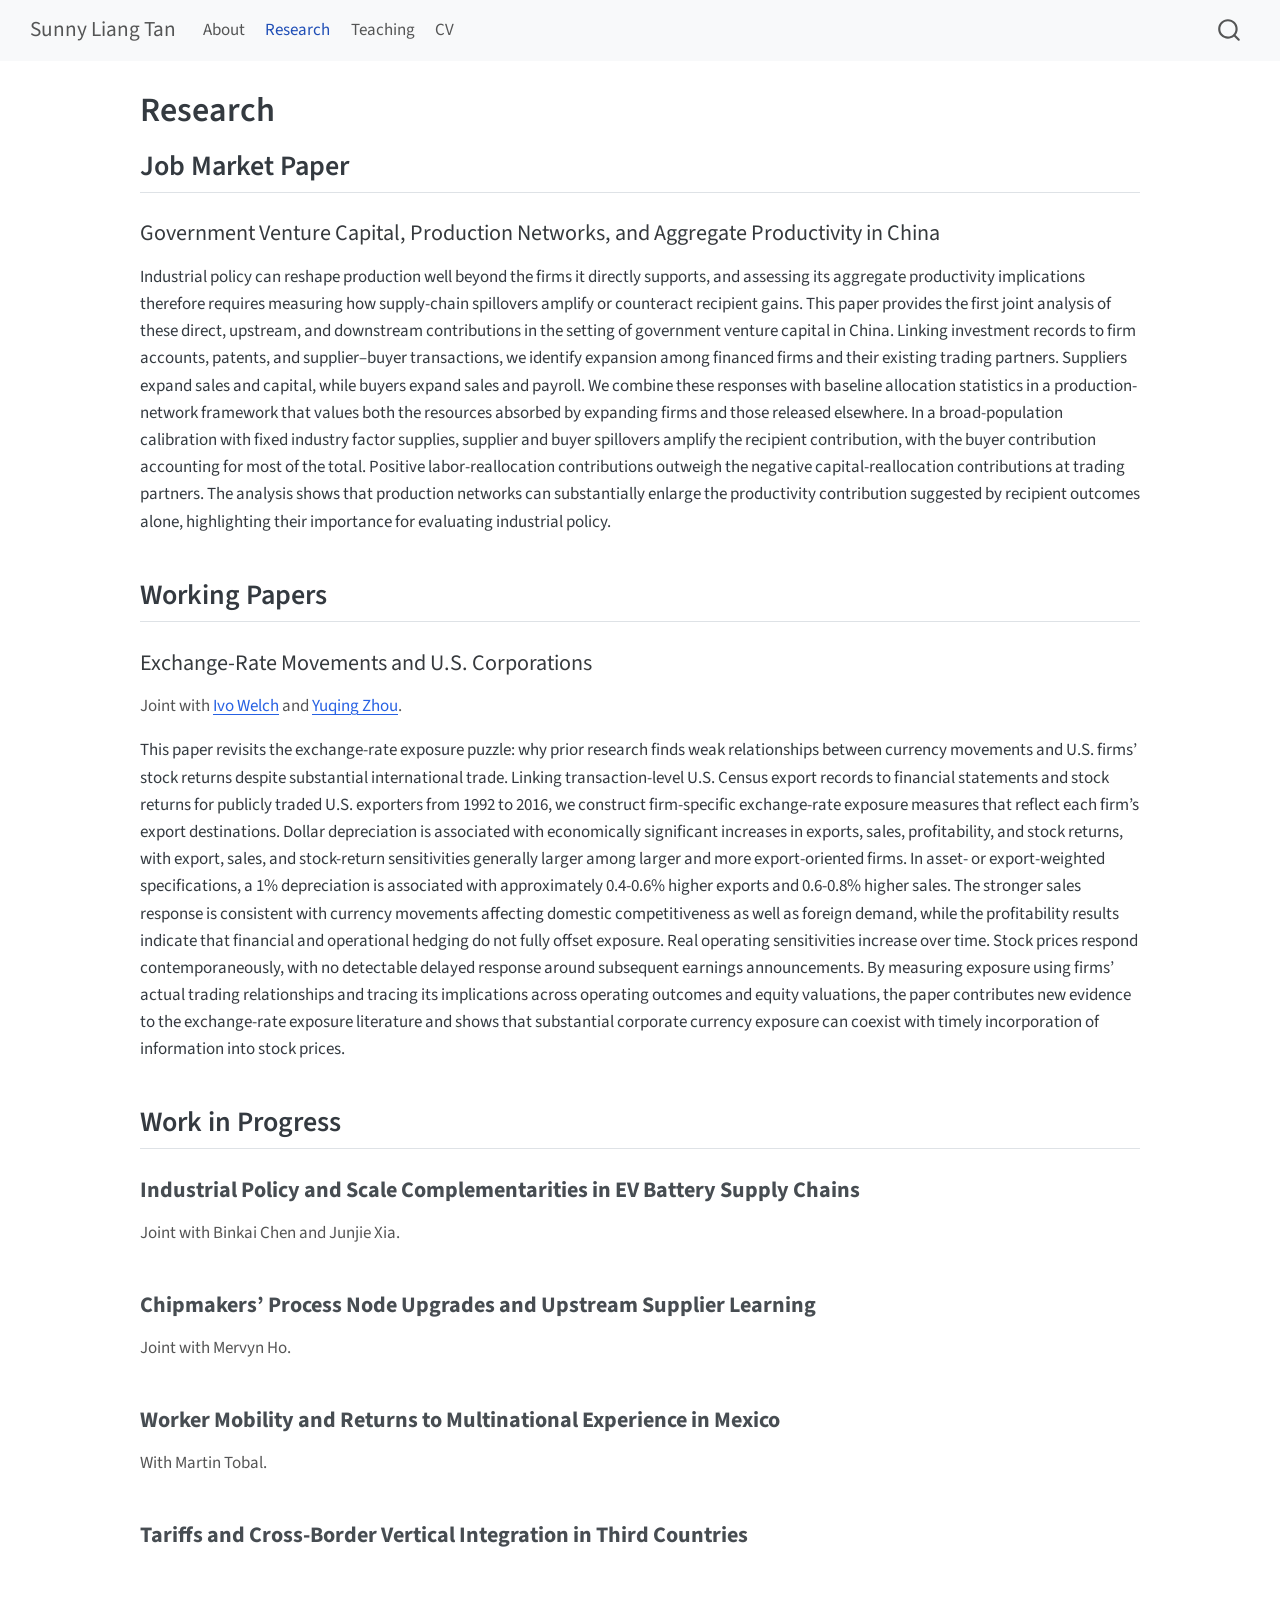
==== docs/research/index.html @ 890c2d86 "Rebalance CV margins and give research projects more space" ====
<!DOCTYPE html>
<html xmlns="http://www.w3.org/1999/xhtml" lang="en" xml:lang="en"><head>

<meta charset="utf-8">
<meta name="generator" content="quarto-1.10.18">

<meta name="viewport" content="width=device-width, initial-scale=1.0, user-scalable=yes">


<title>Research – Sunny Liang Tan</title>
<style>
/* Default styles provided by pandoc.
** See https://pandoc.org/MANUAL.html#variables-for-html for config info.
*/
span.smallcaps{font-variant: small-caps;}
div.columns{display: flex; gap: 1.5em;}
div.column{flex: auto;}
@media screen {
div.columns{gap: min(4vw, 1.5em);}
div.column{overflow-x: auto;}
}
div.hanging-indent{margin-left: 1.5em; text-indent: -1.5em;}
ul.task-list{list-style: none;}
ul.task-list li input[type="checkbox"] {
  width: 0.8em;
  margin: 0 0.8em 0.2em -1em; /* quarto-specific, see https://github.com/quarto-dev/quarto-cli/issues/4556 */ 
  vertical-align: middle;
}
</style>


<script src="../site_libs/quarto-nav/quarto-nav.js"></script>
<script src="../site_libs/quarto-nav/headroom.min.js"></script>
<script src="../site_libs/clipboard/clipboard.min.js"></script>
<script src="../site_libs/quarto-search/autocomplete.umd.js"></script>
<script src="../site_libs/quarto-search/fuse.min.js"></script>
<script src="../site_libs/quarto-search/quarto-search.js"></script>
<meta name="quarto:offset" content="../">
<link href="../logo.png" rel="icon" type="image/png">
<script src="../site_libs/quarto-html/quarto.js" type="module"></script>
<script src="../site_libs/quarto-html/tabsets/tabsets.js" type="module"></script>
<script src="../site_libs/quarto-html/popper.min.js"></script>
<script src="../site_libs/quarto-html/tippy.umd.min.js"></script>
<script src="../site_libs/quarto-html/anchor.min.js"></script>
<link href="../site_libs/quarto-html/tippy.css" rel="stylesheet">
<link href="../site_libs/quarto-html/quarto-syntax-highlighting-64a204ab8560d761af7679ceaba22944.css" rel="stylesheet" id="quarto-text-highlighting-styles">
<script src="../site_libs/bootstrap/bootstrap.min.js"></script>
<link href="../site_libs/bootstrap/bootstrap-icons.css" rel="stylesheet">
<link href="../site_libs/bootstrap/bootstrap-445b8638c3d06994fee0907d791121c4.min.css" rel="stylesheet" append-hash="true" id="quarto-bootstrap" data-mode="light">
<script id="quarto-search-options" type="application/json">{
  "location": "navbar",
  "copy-button": false,
  "collapse-after": 3,
  "panel-placement": "end",
  "type": "overlay",
  "limit": 50,
  "keyboard-shortcut": [
    "f",
    "/",
    "s"
  ],
  "show-item-context": false,
  "language": {
    "search-no-results-text": "No results",
    "search-matching-documents-text": "matching documents",
    "search-copy-link-title": "Copy link to search",
    "search-hide-matches-text": "Hide additional matches",
    "search-more-match-text": "more match in this document",
    "search-more-matches-text": "more matches in this document",
    "search-clear-button-title": "Clear",
    "search-text-placeholder": "",
    "search-detached-cancel-button-title": "Cancel",
    "search-submit-button-title": "Submit",
    "search-label": "Search"
  }
}</script>
<meta name="google-site-verification" content="dRyMp2N5NDEAw_7zG_WNqNOaaHUFy0-oAqpIgaUtp-4">


<link rel="stylesheet" href="../styles.css">
</head>

<body class="nav-fixed research-page quarto-light">

<div id="quarto-search-results"></div>
  <header id="quarto-header" class="headroom fixed-top">
    <nav class="navbar navbar-expand-lg " data-bs-theme="dark">
      <div class="navbar-container container-fluid">
      <div class="navbar-brand-container mx-auto">
    <a class="navbar-brand" href="../index.html">
    <span class="navbar-title">Sunny Liang Tan</span>
    </a>
  </div>
            <div id="quarto-search" class="" title="Search"></div>
          <button class="navbar-toggler" type="button" data-bs-toggle="collapse" data-bs-target="#navbarCollapse" aria-controls="navbarCollapse" role="menu" aria-expanded="false" aria-label="Toggle navigation" onclick="if (window.quartoToggleHeadroom) { window.quartoToggleHeadroom(); }">
  <span class="navbar-toggler-icon"></span>
</button>
          <div class="collapse navbar-collapse" id="navbarCollapse">
            <ul class="navbar-nav navbar-nav-scroll me-auto">
  <li class="nav-item">
    <a class="nav-link" href="../about.html"> 
<span class="menu-text">About</span></a>
  </li>  
  <li class="nav-item">
    <a class="nav-link active" href="../research/index.html" aria-current="page"> 
<span class="menu-text">Research</span></a>
  </li>  
  <li class="nav-item">
    <a class="nav-link" href="../teaching.html"> 
<span class="menu-text">Teaching</span></a>
  </li>  
  <li class="nav-item">
    <a class="nav-link" href="../Sunny_Liang_Tan_CV.pdf?v=cv-project-spacing-a3159803cb"> 
<span class="menu-text">CV</span></a>
  </li>  
</ul>
          </div> <!-- /navcollapse -->
            <div class="quarto-navbar-tools">
</div>
      </div> <!-- /container-fluid -->
    </nav>
</header>
<!-- content -->
<div id="quarto-content" class="quarto-container page-columns page-rows-contents page-layout-full page-navbar">
<!-- sidebar -->
<!-- margin-sidebar -->
    
<!-- main -->
<main class="content column-page" id="quarto-document-content">

<header id="title-block-header" class="quarto-title-block default">
<div class="quarto-title">
<h1 class="title">Research</h1>
</div>



<div class="quarto-title-meta column-page">

    
  
    
  </div>
  


</header>


<section id="job-market-paper" class="level2">
<h2 class="anchored" data-anchor-id="job-market-paper">Job Market Paper</h2>
<div id="industrial-policy" class="research-paper">
<section id="government-venture-capital-production-networks-and-aggregate-productivity-in-china" class="level3 paper-title unnumbered unlisted">
<h3 class="paper-title unnumbered unlisted anchored" data-anchor-id="government-venture-capital-production-networks-and-aggregate-productivity-in-china"><a href="https://www.dropbox.com/scl/fi/r535y97sbinfpkbymdgqv/Sunny_Liang_Tan_JMP.pdf?rlkey=c87sw1oevh17pybb09yctpkxu&amp;st=mn068qw6&amp;dl=0">Government Venture Capital, Production Networks, and Aggregate Productivity in China</a></h3>
<p>Industrial policy can reshape production well beyond the firms it directly supports, and assessing its aggregate productivity implications therefore requires measuring how supply-chain spillovers amplify or counteract recipient gains. This paper provides the first joint analysis of these direct, upstream, and downstream contributions in the setting of government venture capital in China. Linking investment records to firm accounts, patents, and supplier–buyer transactions, we identify expansion among financed firms and their existing trading partners. Suppliers expand sales and capital, while buyers expand sales and payroll. We combine these responses with baseline allocation statistics in a production-network framework that values both the resources absorbed by expanding firms and those released elsewhere. In a broad-population calibration with fixed industry factor supplies, supplier and buyer spillovers amplify the recipient contribution, with the buyer contribution accounting for most of the total. Positive labor-reallocation contributions outweigh the negative capital-reallocation contributions at trading partners. The analysis shows that production networks can substantially enlarge the productivity contribution suggested by recipient outcomes alone, highlighting their importance for evaluating industrial policy.</p>
</section>
</div>
</section>
<section id="working-papers" class="level2">
<h2 class="anchored" data-anchor-id="working-papers">Working Papers</h2>
<div id="exchange-rate" class="research-paper">
<section id="exchange-rate-movements-and-u.s.-corporations" class="level3 paper-title unnumbered unlisted">
<h3 class="paper-title unnumbered unlisted anchored" data-anchor-id="exchange-rate-movements-and-u.s.-corporations"><a href="exchange-rate-paper.pdf">Exchange-Rate Movements and U.S. Corporations</a></h3>
<div class="paper-authors">
<p>Joint with <a href="https://www.ivo-welch.org/home/">Ivo Welch</a> and <a href="https://www.yuqingzhou.com">Yuqing Zhou</a>.</p>
</div>
<p>This paper revisits the exchange-rate exposure puzzle: why prior research finds weak relationships between currency movements and U.S. firms’ stock returns despite substantial international trade. Linking transaction-level U.S. Census export records to financial statements and stock returns for publicly traded U.S. exporters from 1992 to 2016, we construct firm-specific exchange-rate exposure measures that reflect each firm’s export destinations. Dollar depreciation is associated with economically significant increases in exports, sales, profitability, and stock returns, with export, sales, and stock-return sensitivities generally larger among larger and more export-oriented firms. In asset- or export-weighted specifications, a 1% depreciation is associated with approximately 0.4-0.6% higher exports and 0.6-0.8% higher sales. The stronger sales response is consistent with currency movements affecting domestic competitiveness as well as foreign demand, while the profitability results indicate that financial and operational hedging do not fully offset exposure. Real operating sensitivities increase over time. Stock prices respond contemporaneously, with no detectable delayed response around subsequent earnings announcements. By measuring exposure using firms’ actual trading relationships and tracing its implications across operating outcomes and equity valuations, the paper contributes new evidence to the exchange-rate exposure literature and shows that substantial corporate currency exposure can coexist with timely incorporation of information into stock prices.</p>
</section>
</div>
</section>
<section id="work-in-progress" class="level2 no-anchor">
<h2 class="no-anchor" data-anchor-id="work-in-progress">Work in Progress</h2>
<div id="ev-battery" class="research-paper">
<section id="industrial-policy-and-scale-complementarities-in-ev-battery-supply-chains" class="level3 paper-title unnumbered unlisted no-anchor">
<h3 class="paper-title unnumbered unlisted no-anchor" data-anchor-id="industrial-policy-and-scale-complementarities-in-ev-battery-supply-chains">Industrial Policy and Scale Complementarities in EV Battery Supply Chains</h3>
<div class="paper-authors">
<p>Joint with Binkai Chen and Junjie Xia.</p>
</div>
</section>
</div>
<div id="semiconductor" class="research-paper">
<section id="chipmakers-process-node-upgrades-and-upstream-supplier-learning" class="level3 paper-title unnumbered unlisted no-anchor">
<h3 class="paper-title unnumbered unlisted no-anchor" data-anchor-id="chipmakers-process-node-upgrades-and-upstream-supplier-learning">Chipmakers’ Process Node Upgrades and Upstream Supplier Learning</h3>
<div class="paper-authors">
<p>Joint with Mervyn Ho.</p>
</div>
</section>
</div>
<div id="mexico-nearshoring" class="research-paper">
<section id="worker-mobility-and-returns-to-multinational-experience-in-mexico" class="level3 paper-title unnumbered unlisted no-anchor">
<h3 class="paper-title unnumbered unlisted no-anchor" data-anchor-id="worker-mobility-and-returns-to-multinational-experience-in-mexico">Worker Mobility and Returns to Multinational Experience in Mexico</h3>
<div class="paper-authors">
<p>With Martin Tobal.</p>
</div>
</section>
</div>
<div id="multinational-production" class="research-paper">
<section id="tariffs-and-cross-border-vertical-integration-in-third-countries" class="level3 paper-title unnumbered unlisted no-anchor">
<h3 class="paper-title unnumbered unlisted no-anchor" data-anchor-id="tariffs-and-cross-border-vertical-integration-in-third-countries">Tariffs and Cross-Border Vertical Integration in Third Countries</h3>
</section>
</div>


</section>

</main> <!-- /main -->
<script id="quarto-html-after-body" type="application/javascript">
  window.document.addEventListener("DOMContentLoaded", function (event) {
    const icon = "";
    const anchorJS = new window.AnchorJS();
    anchorJS.options = {
      placement: 'right',
      icon: icon
    };
    anchorJS.add('.anchored');
    const isCodeAnnotation = (el) => {
      for (const clz of el.classList) {
        if (clz.startsWith('code-annotation-')) {                     
          return true;
        }
      }
      return false;
    }
    const onCopySuccess = function(e) {
      // button target
      const button = e.trigger;
      // don't keep focus
      button.blur();
      // flash "checked"
      button.classList.add('code-copy-button-checked');
      var currentTitle = button.getAttribute("title");
      button.setAttribute("title", "Copied!");
      let tooltip;
      if (window.bootstrap) {
        button.setAttribute("data-bs-toggle", "tooltip");
        button.setAttribute("data-bs-placement", "left");
        button.setAttribute("data-bs-title", "Copied!");
        tooltip = new bootstrap.Tooltip(button, 
          { trigger: "manual", 
            customClass: "code-copy-button-tooltip",
            offset: [0, -8]});
        tooltip.show();    
      }
      setTimeout(function() {
        if (tooltip) {
          tooltip.hide();
          button.removeAttribute("data-bs-title");
          button.removeAttribute("data-bs-toggle");
          button.removeAttribute("data-bs-placement");
        }
        button.setAttribute("title", currentTitle);
        button.classList.remove('code-copy-button-checked');
      }, 1000);
      // clear code selection
      e.clearSelection();
    }
    const getTextToCopy = function(trigger) {
      const outerScaffold = trigger.parentElement.cloneNode(true);
      const codeEl = outerScaffold.querySelector('code');
      for (const childEl of codeEl.children) {
        if (isCodeAnnotation(childEl)) {
          childEl.remove();
        }
      }
      return codeEl.innerText;
    }
    const clipboard = new window.ClipboardJS('.code-copy-button:not([data-in-quarto-modal])', {
      text: getTextToCopy
    });
    clipboard.on('success', onCopySuccess);
    if (window.document.getElementById('quarto-embedded-source-code-modal')) {
      const clipboardModal = new window.ClipboardJS('.code-copy-button[data-in-quarto-modal]', {
        text: getTextToCopy,
        container: window.document.getElementById('quarto-embedded-source-code-modal')
      });
      clipboardModal.on('success', onCopySuccess);
    }
      var localhostRegex = new RegExp(/^(?:http|https):\/\/localhost\:?[0-9]*\//);
      var mailtoRegex = new RegExp(/^mailto:/);
        var filterRegex = new RegExp("https:\/\/sunnyliangtan\.github\.io");
      var isInternal = (href) => {
          return filterRegex.test(href) || localhostRegex.test(href) || mailtoRegex.test(href);
      }
      // Inspect non-navigation links and adorn them if external
     var links = window.document.querySelectorAll('a[href]:not(.nav-link):not(.navbar-brand):not(.toc-action):not(.sidebar-link):not(.sidebar-item-toggle):not(.pagination-link):not(.no-external):not([aria-hidden]):not(.dropdown-item):not(.quarto-navigation-tool):not(.about-link)');
      for (var i=0; i<links.length; i++) {
        const link = links[i];
        if (!isInternal(link.href)) {
          // undo the damage that might have been done by quarto-nav.js in the case of
          // links that we want to consider external
          if (link.dataset.originalHref !== undefined) {
            link.href = link.dataset.originalHref;
          }
        }
      }
    function tippyHover(el, contentFn, onTriggerFn, onUntriggerFn) {
      const config = {
        allowHTML: true,
        maxWidth: 500,
        delay: 100,
        arrow: false,
        appendTo: function(el) {
            return el.parentElement;
        },
        interactive: true,
        interactiveBorder: 10,
        theme: 'quarto',
        placement: 'bottom-start',
      };
      if (contentFn) {
        config.content = contentFn;
      }
      if (onTriggerFn) {
        config.onTrigger = onTriggerFn;
      }
      if (onUntriggerFn) {
        config.onUntrigger = onUntriggerFn;
      }
      window.tippy(el, config); 
    }
    const noterefs = window.document.querySelectorAll('a[role="doc-noteref"]');
    for (var i=0; i<noterefs.length; i++) {
      const ref = noterefs[i];
      tippyHover(ref, function() {
        // use id or data attribute instead here
        let href = ref.getAttribute('data-footnote-href') || ref.getAttribute('href');
        try { href = new URL(href).hash; } catch {}
        const id = href.replace(/^#\/?/, "");
        const note = window.document.getElementById(id);
        if (note) {
          return note.innerHTML;
        } else {
          return "";
        }
      });
    }
    const xrefs = window.document.querySelectorAll('a.quarto-xref');
    const processXRef = (id, note) => {
      // Strip column container classes
      const stripColumnClz = (el) => {
        el.classList.remove("page-full", "page-columns");
        if (el.children) {
          for (const child of el.children) {
            stripColumnClz(child);
          }
        }
      }
      stripColumnClz(note)
      if (id === null || id.startsWith('sec-')) {
        // Special case sections, only their first couple elements
        const container = document.createElement("div");
        if (note.children && note.children.length > 2) {
          container.appendChild(note.children[0].cloneNode(true));
          for (let i = 1; i < note.children.length; i++) {
            const child = note.children[i];
            if (child.tagName === "P" && child.innerText === "") {
              continue;
            } else {
              container.appendChild(child.cloneNode(true));
              break;
            }
          }
          if (window.Quarto?.typesetMath) {
            window.Quarto.typesetMath(container);
          }
          return container.innerHTML
        } else {
          if (window.Quarto?.typesetMath) {
            window.Quarto.typesetMath(note);
          }
          return note.innerHTML;
        }
      } else {
        // Remove any anchor links if they are present
        const anchorLink = note.querySelector('a.anchorjs-link');
        if (anchorLink) {
          anchorLink.remove();
        }
        if (window.Quarto?.typesetMath) {
          window.Quarto.typesetMath(note);
        }
        if (note.classList.contains("callout")) {
          return note.outerHTML;
        } else {
          return note.innerHTML;
        }
      }
    }
    for (var i=0; i<xrefs.length; i++) {
      const xref = xrefs[i];
      tippyHover(xref, undefined, function(instance) {
        instance.disable();
        let url = xref.getAttribute('href');
        let hash = undefined; 
        if (url.startsWith('#')) {
          hash = url;
        } else {
          try { hash = new URL(url).hash; } catch {}
        }
        if (hash) {
          const id = hash.replace(/^#\/?/, "");
          const note = window.document.getElementById(id);
          if (note !== null) {
            try {
              const html = processXRef(id, note.cloneNode(true));
              instance.setContent(html);
            } finally {
              instance.enable();
              instance.show();
            }
          } else {
            // See if we can fetch this
            fetch(url.split('#')[0])
            .then(res => res.text())
            .then(html => {
              const parser = new DOMParser();
              const htmlDoc = parser.parseFromString(html, "text/html");
              const note = htmlDoc.getElementById(id);
              if (note !== null) {
                const html = processXRef(id, note);
                instance.setContent(html);
              } 
            }).finally(() => {
              instance.enable();
              instance.show();
            });
          }
        } else {
          // See if we can fetch a full url (with no hash to target)
          // This is a special case and we should probably do some content thinning / targeting
          fetch(url)
          .then(res => res.text())
          .then(html => {
            const parser = new DOMParser();
            const htmlDoc = parser.parseFromString(html, "text/html");
            const note = htmlDoc.querySelector('main.content');
            if (note !== null) {
              // This should only happen for chapter cross references
              // (since there is no id in the URL)
              // remove the first header
              if (note.children.length > 0 && note.children[0].tagName === "HEADER") {
                note.children[0].remove();
              }
              const html = processXRef(null, note);
              instance.setContent(html);
            } 
          }).finally(() => {
            instance.enable();
            instance.show();
          });
        }
      }, function(instance) {
      });
    }
        let selectedAnnoteEl;
        const selectorForAnnotation = ( cell, annotation) => {
          let cellAttr = 'data-code-cell="' + cell + '"';
          let lineAttr = 'data-code-annotation="' +  annotation + '"';
          const selector = 'span[' + cellAttr + '][' + lineAttr + ']';
          return selector;
        }
        const selectCodeLines = (annoteEl) => {
          const doc = window.document;
          const targetCell = annoteEl.getAttribute("data-target-cell");
          const targetAnnotation = annoteEl.getAttribute("data-target-annotation");
          const annoteSpan = window.document.querySelector(selectorForAnnotation(targetCell, targetAnnotation));
          const lines = annoteSpan.getAttribute("data-code-lines").split(",");
          const lineIds = lines.map((line) => {
            return targetCell + "-" + line;
          })
          let top = null;
          let height = null;
          let parent = null;
          if (lineIds.length > 0) {
              //compute the position of the single el (top and bottom and make a div)
              const el = window.document.getElementById(lineIds[0]);
              top = el.offsetTop;
              height = el.offsetHeight;
              parent = el.parentElement.parentElement;
            if (lineIds.length > 1) {
              const lastEl = window.document.getElementById(lineIds[lineIds.length - 1]);
              const bottom = lastEl.offsetTop + lastEl.offsetHeight;
              height = bottom - top;
            }
            if (top !== null && height !== null && parent !== null) {
              // cook up a div (if necessary) and position it 
              let div = window.document.getElementById("code-annotation-line-highlight");
              if (div === null) {
                div = window.document.createElement("div");
                div.setAttribute("id", "code-annotation-line-highlight");
                div.style.position = 'absolute';
                parent.appendChild(div);
              }
              div.style.top = top - 2 + "px";
              div.style.height = height + 4 + "px";
              div.style.left = 0;
              let gutterDiv = window.document.getElementById("code-annotation-line-highlight-gutter");
              if (gutterDiv === null) {
                gutterDiv = window.document.createElement("div");
                gutterDiv.setAttribute("id", "code-annotation-line-highlight-gutter");
                gutterDiv.style.position = 'absolute';
                const codeCell = window.document.getElementById(targetCell);
                const gutter = codeCell.querySelector('.code-annotation-gutter');
                gutter.appendChild(gutterDiv);
              }
              gutterDiv.style.top = top - 2 + "px";
              gutterDiv.style.height = height + 4 + "px";
            }
            selectedAnnoteEl = annoteEl;
          }
        };
        const unselectCodeLines = () => {
          const elementsIds = ["code-annotation-line-highlight", "code-annotation-line-highlight-gutter"];
          elementsIds.forEach((elId) => {
            const div = window.document.getElementById(elId);
            if (div) {
              div.remove();
            }
          });
          selectedAnnoteEl = undefined;
        };
          // Handle positioning of the toggle
      window.addEventListener(
        "resize",
        throttle(() => {
          elRect = undefined;
          if (selectedAnnoteEl) {
            selectCodeLines(selectedAnnoteEl);
          }
        }, 10)
      );
      function throttle(fn, ms) {
      let throttle = false;
      let timer;
        return (...args) => {
          if(!throttle) { // first call gets through
              fn.apply(this, args);
              throttle = true;
          } else { // all the others get throttled
              if(timer) clearTimeout(timer); // cancel #2
              timer = setTimeout(() => {
                fn.apply(this, args);
                timer = throttle = false;
              }, ms);
          }
        };
      }
        // Attach click handler to the DT
        const annoteDls = window.document.querySelectorAll('dt[data-target-cell]');
        for (const annoteDlNode of annoteDls) {
          annoteDlNode.addEventListener('click', (event) => {
            const clickedEl = event.target;
            if (clickedEl !== selectedAnnoteEl) {
              unselectCodeLines();
              const activeEl = window.document.querySelector('dt[data-target-cell].code-annotation-active');
              if (activeEl) {
                activeEl.classList.remove('code-annotation-active');
              }
              selectCodeLines(clickedEl);
              clickedEl.classList.add('code-annotation-active');
            } else {
              // Unselect the line
              unselectCodeLines();
              clickedEl.classList.remove('code-annotation-active');
            }
          });
        }
    const findCites = (el) => {
      const parentEl = el.parentElement;
      if (parentEl) {
        const cites = parentEl.dataset.cites;
        if (cites) {
          return {
            el,
            cites: cites.split(' ')
          };
        } else {
          return findCites(el.parentElement)
        }
      } else {
        return undefined;
      }
    };
    var bibliorefs = window.document.querySelectorAll('a[role="doc-biblioref"]');
    for (var i=0; i<bibliorefs.length; i++) {
      const ref = bibliorefs[i];
      const citeInfo = findCites(ref);
      if (citeInfo) {
        tippyHover(citeInfo.el, function() {
          var popup = window.document.createElement('div');
          citeInfo.cites.forEach(function(cite) {
            var citeDiv = window.document.createElement('div');
            citeDiv.classList.add('hanging-indent');
            citeDiv.classList.add('csl-entry');
            var biblioDiv = window.document.getElementById('ref-' + cite);
            if (biblioDiv) {
              citeDiv.innerHTML = biblioDiv.innerHTML;
            }
            popup.appendChild(citeDiv);
          });
          return popup.innerHTML;
        });
      }
    }
  });
  </script>
</div> <!-- /content -->




</body></html>
---- docs/site_libs/quarto-html/tippy.css ----
.tippy-box[data-animation=fade][data-state=hidden]{opacity:0}[data-tippy-root]{max-width:calc(100vw - 10px)}.tippy-box{position:relative;background-color:#333;color:#fff;border-radius:4px;font-size:14px;line-height:1.4;white-space:normal;outline:0;transition-property:transform,visibility,opacity}.tippy-box[data-placement^=top]>.tippy-arrow{bottom:0}.tippy-box[data-placement^=top]>.tippy-arrow:before{bottom:-7px;left:0;border-width:8px 8px 0;border-top-color:initial;transform-origin:center top}.tippy-box[data-placement^=bottom]>.tippy-arrow{top:0}.tippy-box[data-placement^=bottom]>.tippy-arrow:before{top:-7px;left:0;border-width:0 8px 8px;border-bottom-color:initial;transform-origin:center bottom}.tippy-box[data-placement^=left]>.tippy-arrow{right:0}.tippy-box[data-placement^=left]>.tippy-arrow:before{border-width:8px 0 8px 8px;border-left-color:initial;right:-7px;transform-origin:center left}.tippy-box[data-placement^=right]>.tippy-arrow{left:0}.tippy-box[data-placement^=right]>.tippy-arrow:before{left:-7px;border-width:8px 8px 8px 0;border-right-color:initial;transform-origin:center right}.tippy-box[data-inertia][data-state=visible]{transition-timing-function:cubic-bezier(.54,1.5,.38,1.11)}.tippy-arrow{width:16px;height:16px;color:#333}.tippy-arrow:before{content:"";position:absolute;border-color:transparent;border-style:solid}.tippy-content{position:relative;padding:5px 9px;z-index:1}
---- docs/site_libs/quarto-html/quarto-syntax-highlighting-64a204ab8560d761af7679ceaba22944.css ----
/* quarto syntax highlight colors */
:root {
  --quarto-hl-ot-color: #003B4F;
  --quarto-hl-at-color: #657422;
  --quarto-hl-ss-color: #20794D;
  --quarto-hl-an-color: #5E5E5E;
  --quarto-hl-fu-color: #4758AB;
  --quarto-hl-st-color: #20794D;
  --quarto-hl-cf-color: #003B4F;
  --quarto-hl-op-color: #5E5E5E;
  --quarto-hl-er-color: #AD0000;
  --quarto-hl-bn-color: #AD0000;
  --quarto-hl-al-color: #AD0000;
  --quarto-hl-va-color: #111111;
  --quarto-hl-bu-color: inherit;
  --quarto-hl-ex-color: inherit;
  --quarto-hl-pp-color: #AD0000;
  --quarto-hl-in-color: #5E5E5E;
  --quarto-hl-vs-color: #20794D;
  --quarto-hl-wa-color: #5E5E5E;
  --quarto-hl-do-color: #5E5E5E;
  --quarto-hl-im-color: #00769E;
  --quarto-hl-ch-color: #20794D;
  --quarto-hl-dt-color: #AD0000;
  --quarto-hl-fl-color: #AD0000;
  --quarto-hl-co-color: #5E5E5E;
  --quarto-hl-cv-color: #5E5E5E;
  --quarto-hl-cn-color: #8f5902;
  --quarto-hl-sc-color: #5E5E5E;
  --quarto-hl-dv-color: #AD0000;
  --quarto-hl-kw-color: #003B4F;
}

/* other quarto variables */
:root {
  --quarto-font-monospace: SFMono-Regular, Menlo, Monaco, Consolas, "Liberation Mono", "Courier New", monospace;
}

/* syntax highlight based on Pandoc's rules */
pre > code.sourceCode > span {
  color: #003B4F;
}

code.sourceCode > span {
  color: #003B4F;
}

div.sourceCode,
div.sourceCode pre.sourceCode {
  color: #003B4F;
}

/* Normal */
code span {
  color: #003B4F;
}

/* Alert */
code span.al {
  color: #AD0000;
  font-style: inherit;
}

/* Annotation */
code span.an {
  color: #5E5E5E;
  font-style: inherit;
}

/* Attribute */
code span.at {
  color: #657422;
  font-style: inherit;
}

/* BaseN */
code span.bn {
  color: #AD0000;
  font-style: inherit;
}

/* BuiltIn */
code span.bu {
  font-style: inherit;
}

/* ControlFlow */
code span.cf {
  color: #003B4F;
  font-weight: bold;
  font-style: inherit;
}

/* Char */
code span.ch {
  color: #20794D;
  font-style: inherit;
}

/* Constant */
code span.cn {
  color: #8f5902;
  font-style: inherit;
}

/* Comment */
code span.co {
  color: #5E5E5E;
  font-style: inherit;
}

/* CommentVar */
code span.cv {
  color: #5E5E5E;
  font-style: italic;
}

/* Documentation */
code span.do {
  color: #5E5E5E;
  font-style: italic;
}

/* DataType */
code span.dt {
  color: #AD0000;
  font-style: inherit;
}

/* DecVal */
code span.dv {
  color: #AD0000;
  font-style: inherit;
}

/* Error */
code span.er {
  color: #AD0000;
  font-style: inherit;
}

/* Extension */
code span.ex {
  font-style: inherit;
}

/* Float */
code span.fl {
  color: #AD0000;
  font-style: inherit;
}

/* Function */
code span.fu {
  color: #4758AB;
  font-style: inherit;
}

/* Import */
code span.im {
  color: #00769E;
  font-style: inherit;
}

/* Information */
code span.in {
  color: #5E5E5E;
  font-style: inherit;
}

/* Keyword */
code span.kw {
  color: #003B4F;
  font-weight: bold;
  font-style: inherit;
}

/* Operator */
code span.op {
  color: #5E5E5E;
  font-style: inherit;
}

/* Other */
code span.ot {
  color: #003B4F;
  font-style: inherit;
}

/* Preprocessor */
code span.pp {
  color: #AD0000;
  font-style: inherit;
}

/* SpecialChar */
code span.sc {
  color: #5E5E5E;
  font-style: inherit;
}

/* SpecialString */
code span.ss {
  color: #20794D;
  font-style: inherit;
}

/* String */
code span.st {
  color: #20794D;
  font-style: inherit;
}

/* Variable */
code span.va {
  color: #111111;
  font-style: inherit;
}

/* VerbatimString */
code span.vs {
  color: #20794D;
  font-style: inherit;
}

/* Warning */
code span.wa {
  color: #5E5E5E;
  font-style: italic;
}

.prevent-inlining {
  content: "</";
}

/*# sourceMappingURL=9d8d5bb603a83b8298b89080a598c93b.css.map */
---- docs/styles.css ----
/* Research: every full abstract appears on one page. */
body.research-page #quarto-document-content {
  width: 100%;
  max-width: 1000px;
  margin-left: auto;
  margin-right: auto;
}

.research-paper {
  margin: 1.5rem 0 2.5rem;
  font-size: 1rem;
  line-height: 1.6;
  overflow-wrap: anywhere;
}

.research-paper h3.paper-title {
  margin: 0 0 0.85rem;
  font-size: 1.3rem;
  line-height: 1.4;
  font-weight: 700;
}

.research-paper h3.paper-title a {
  color: #212529;
  text-decoration: none;
}

.research-paper h3.paper-title a:hover,
.research-paper h3.paper-title a:focus-visible {
  color: #2780e3;
  text-decoration: underline;
}

.paper-authors {
  margin-bottom: 1rem;
  color: #555;
}

/* Teaching: simple course blocks also fit narrow screens. */
.teaching-course {
  margin: 1.25rem 0 1.75rem;
}

.teaching-course h3 {
  margin-bottom: 0.4rem;
  font-size: 1.15rem;
  line-height: 1.4;
}
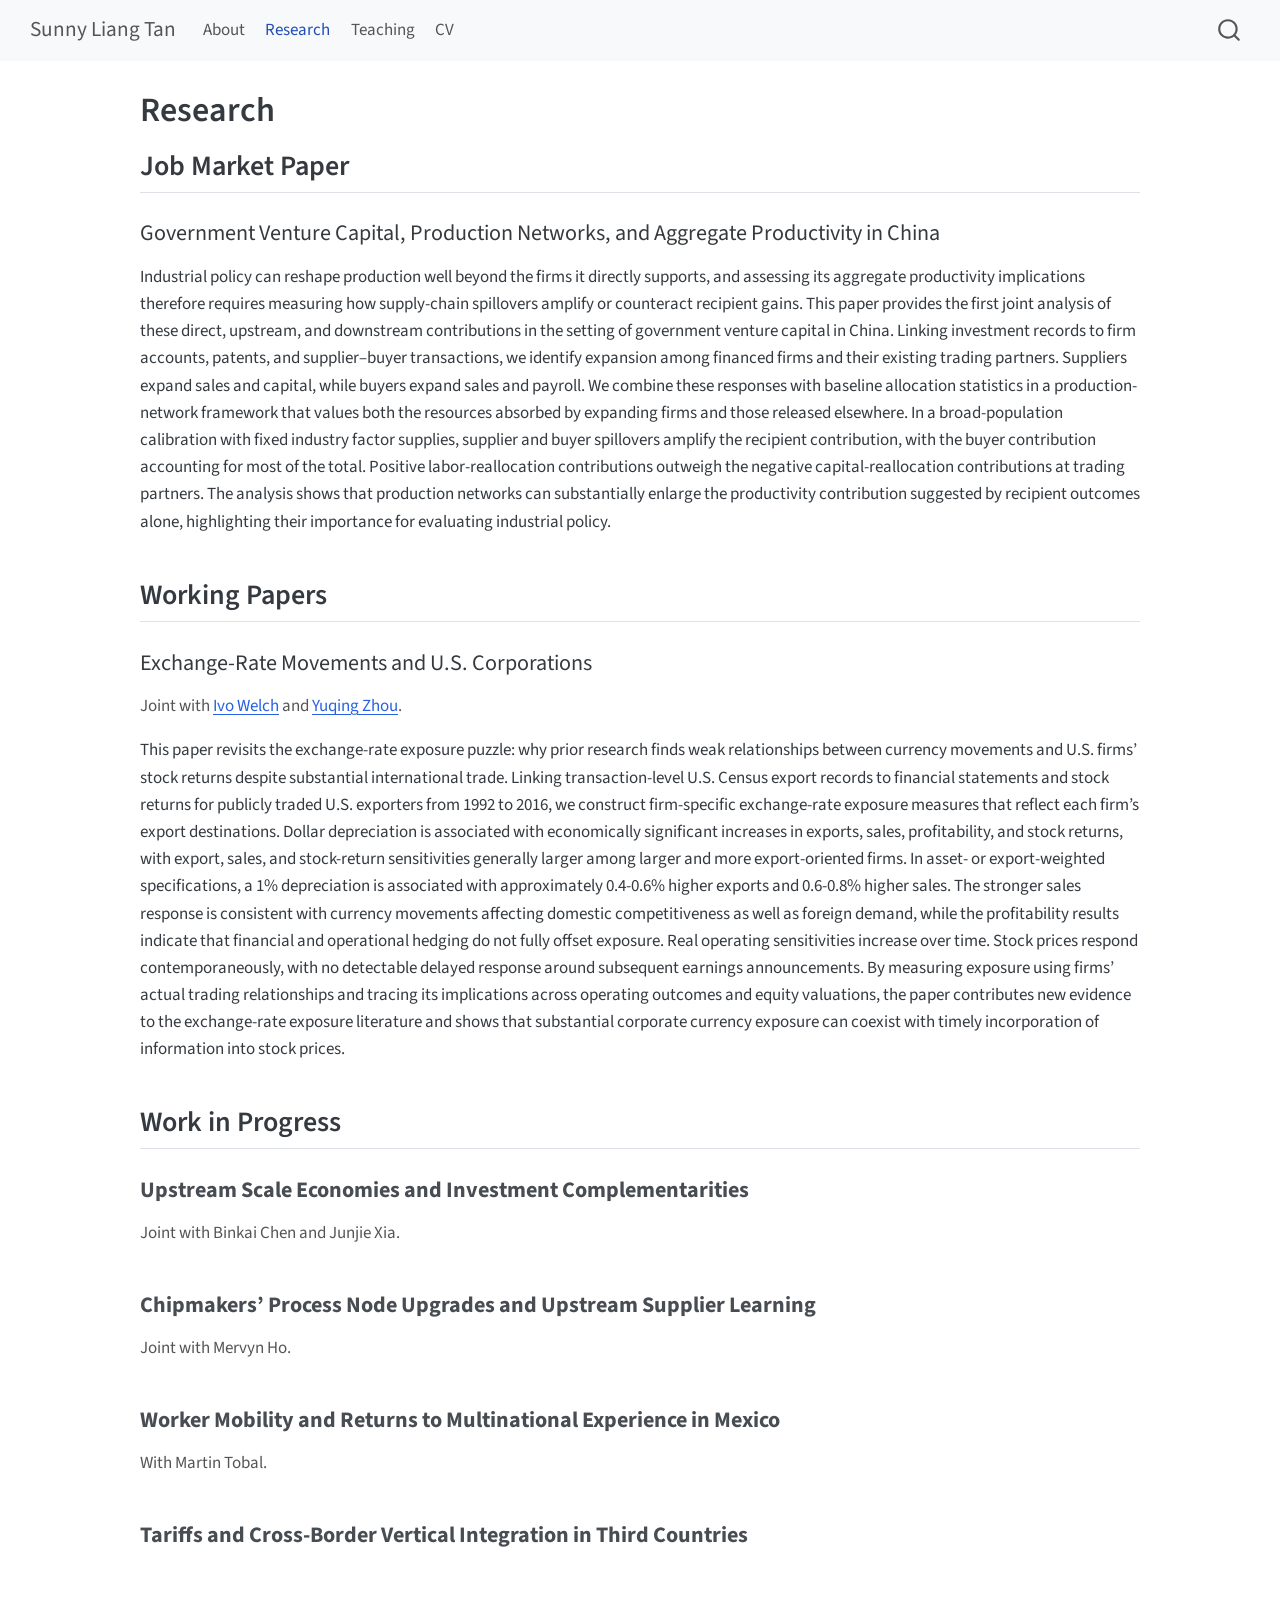
==== commit 4c1aea00: "Rename EV project for upstream scale and investment complementarities" ====
--- a/docs/research/index.html
+++ b/docs/research/index.html
@@ -110,7 +110,7 @@
 <span class="menu-text">Teaching</span></a>
   </li>  
   <li class="nav-item">
-    <a class="nav-link" href="../Sunny_Liang_Tan_CV.pdf?v=cv-project-spacing-a3159803cb"> 
+    <a class="nav-link" href="../Sunny_Liang_Tan_CV.pdf?v=upstream-scale-economies-0246c45041"> 
 <span class="menu-text">CV</span></a>
   </li>  
 </ul>
@@ -171,8 +171,8 @@
 <section id="work-in-progress" class="level2 no-anchor">
 <h2 class="no-anchor" data-anchor-id="work-in-progress">Work in Progress</h2>
 <div id="ev-battery" class="research-paper">
-<section id="industrial-policy-and-scale-complementarities-in-ev-battery-supply-chains" class="level3 paper-title unnumbered unlisted no-anchor">
-<h3 class="paper-title unnumbered unlisted no-anchor" data-anchor-id="industrial-policy-and-scale-complementarities-in-ev-battery-supply-chains">Industrial Policy and Scale Complementarities in EV Battery Supply Chains</h3>
+<section id="upstream-scale-economies-and-investment-complementarities" class="level3 paper-title unnumbered unlisted no-anchor">
+<h3 class="paper-title unnumbered unlisted no-anchor" data-anchor-id="upstream-scale-economies-and-investment-complementarities">Upstream Scale Economies and Investment Complementarities</h3>
 <div class="paper-authors">
 <p>Joint with Binkai Chen and Junjie Xia.</p>
 </div>
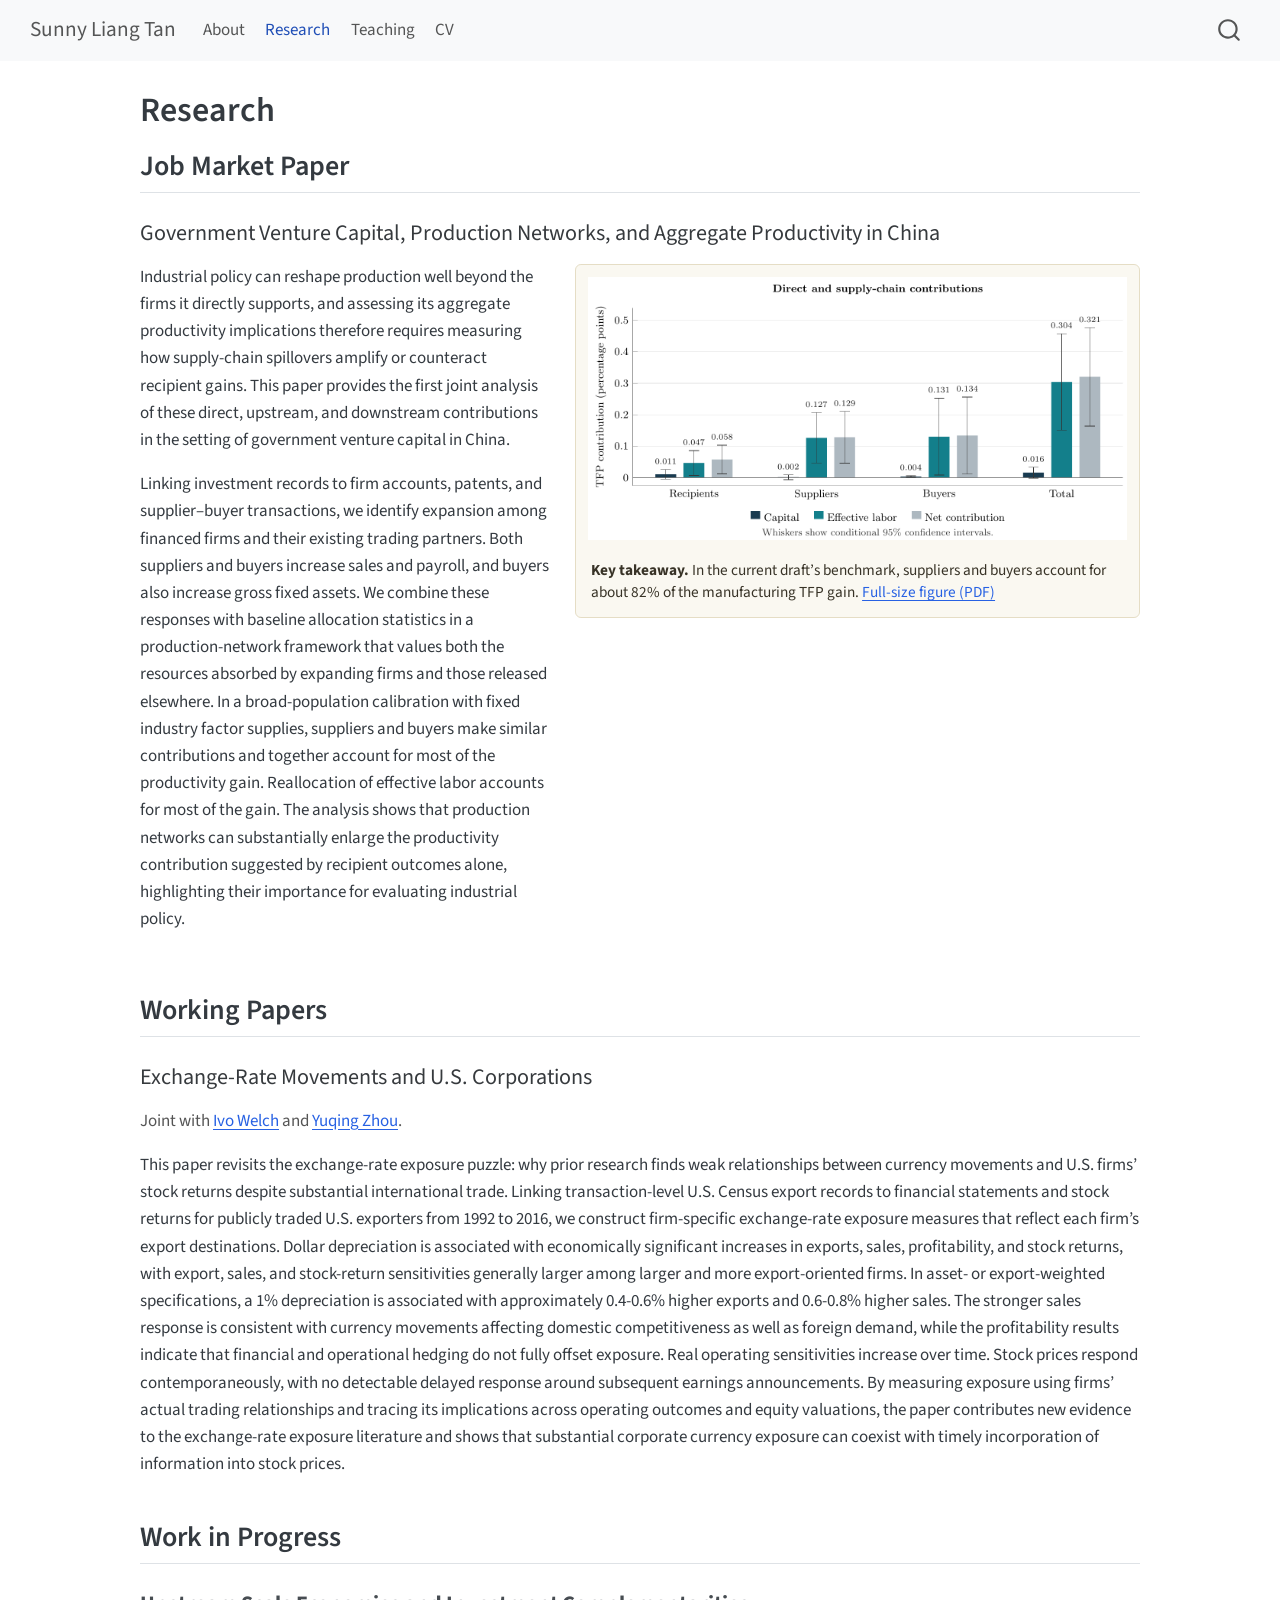
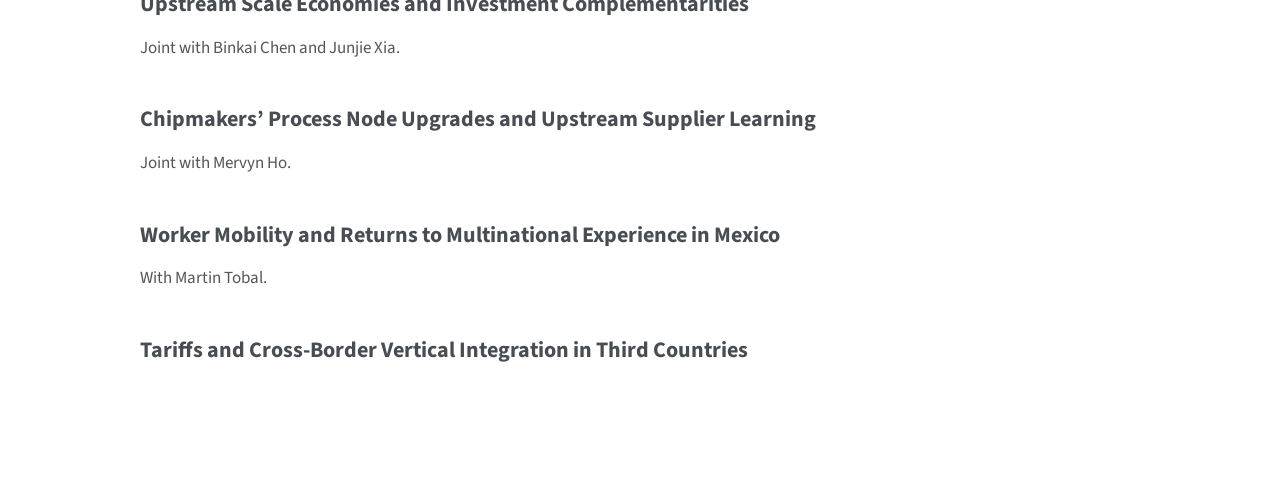
==== commit 9bb37281: "Add the JMP factor decomposition figure to the homepage and Research page" ====
--- a/docs/research/index.html
+++ b/docs/research/index.html
@@ -152,7 +152,18 @@
 <div id="industrial-policy" class="research-paper">
 <section id="government-venture-capital-production-networks-and-aggregate-productivity-in-china" class="level3 paper-title unnumbered unlisted">
 <h3 class="paper-title unnumbered unlisted anchored" data-anchor-id="government-venture-capital-production-networks-and-aggregate-productivity-in-china"><a href="https://www.dropbox.com/scl/fi/r535y97sbinfpkbymdgqv/Sunny_Liang_Tan_JMP.pdf?rlkey=c87sw1oevh17pybb09yctpkxu&amp;st=mn068qw6&amp;dl=0">Government Venture Capital, Production Networks, and Aggregate Productivity in China</a></h3>
-<p>Industrial policy can reshape production well beyond the firms it directly supports, and assessing its aggregate productivity implications therefore requires measuring how supply-chain spillovers amplify or counteract recipient gains. This paper provides the first joint analysis of these direct, upstream, and downstream contributions in the setting of government venture capital in China. Linking investment records to firm accounts, patents, and supplier–buyer transactions, we identify expansion among financed firms and their existing trading partners. Suppliers expand sales and capital, while buyers expand sales and payroll. We combine these responses with baseline allocation statistics in a production-network framework that values both the resources absorbed by expanding firms and those released elsewhere. In a broad-population calibration with fixed industry factor supplies, supplier and buyer spillovers amplify the recipient contribution, with the buyer contribution accounting for most of the total. Positive labor-reallocation contributions outweigh the negative capital-reallocation contributions at trading partners. The analysis shows that production networks can substantially enlarge the productivity contribution suggested by recipient outcomes alone, highlighting their importance for evaluating industrial policy.</p>
+<div class="jmp-panel">
+<figure class="jmp-takeaway figure">
+<img src="figures/section7_factor_decomposition_95ci_labeled.png" alt="Benchmark manufacturing TFP contributions in percentage points. Recipients contribute 0.058, suppliers 0.129, buyers 0.134, and the total is 0.321. Effective labor reallocation contributes 0.304 overall. Whiskers show conditional 95% confidence intervals." width="1412" height="688" class="figure-img">
+<figcaption>
+<strong>Key takeaway.</strong> In the current draft’s benchmark, suppliers and buyers account for about 82% of the manufacturing TFP gain. <a class="jmp-figure-link" href="figures/section7_factor_decomposition_95ci_labeled.pdf">Full-size figure (PDF)</a>
+</figcaption>
+</figure>
+<div class="jmp-abstract">
+<p>Industrial policy can reshape production well beyond the firms it directly supports, and assessing its aggregate productivity implications therefore requires measuring how supply-chain spillovers amplify or counteract recipient gains. This paper provides the first joint analysis of these direct, upstream, and downstream contributions in the setting of government venture capital in China.</p>
+<p>Linking investment records to firm accounts, patents, and supplier–buyer transactions, we identify expansion among financed firms and their existing trading partners. Both suppliers and buyers increase sales and payroll, and buyers also increase gross fixed assets. We combine these responses with baseline allocation statistics in a production-network framework that values both the resources absorbed by expanding firms and those released elsewhere. In a broad-population calibration with fixed industry factor supplies, suppliers and buyers make similar contributions and together account for most of the productivity gain. Reallocation of effective labor accounts for most of the gain. The analysis shows that production networks can substantially enlarge the productivity contribution suggested by recipient outcomes alone, highlighting their importance for evaluating industrial policy.</p>
+</div>
+</div>
 </section>
 </div>
 </section>
--- a/docs/styles.css
+++ b/docs/styles.css
@@ -1,4 +1,5 @@
 /* Research: every full abstract appears on one page. */
+body.home-page #quarto-document-content,
 body.research-page #quarto-document-content {
   width: 100%;
   max-width: 1000px;
@@ -46,3 +47,66 @@
   font-size: 1.15rem;
   line-height: 1.4;
 }
+
+/* The JMP figure sits beside the abstract when both have room. */
+#job-market-paper {
+  scroll-margin-top: 4.5rem;
+}
+
+.jmp-panel {
+  display: grid;
+  gap: 1.5rem;
+  align-items: start;
+}
+
+.jmp-abstract {
+  min-width: 0;
+}
+
+.jmp-takeaway {
+  width: 100%;
+  max-width: 44rem;
+  min-width: 0;
+  margin: 0;
+  padding: 0.7rem;
+  background: #faf8f1;
+  border: 1px solid #e5ddc5;
+  border-radius: 0.35rem;
+}
+
+.jmp-figure-link {
+  display: inline-block;
+}
+
+.jmp-figure-link:focus-visible {
+  outline: 2px solid #2780e3;
+  outline-offset: 3px;
+}
+
+.jmp-takeaway img {
+  display: block;
+  width: 100%;
+  height: auto;
+}
+
+.jmp-takeaway figcaption {
+  padding: 0.65rem 0.2rem 0.1rem;
+  color: #383327;
+  font-size: 0.9rem;
+  line-height: 1.45;
+}
+
+@media (min-width: 1050px) {
+  .jmp-panel {
+    grid-template-columns: minmax(0, 0.84fr) minmax(0, 1.16fr);
+    grid-template-areas: "abstract takeaway";
+  }
+
+  .jmp-abstract {
+    grid-area: abstract;
+  }
+
+  .jmp-takeaway {
+    grid-area: takeaway;
+  }
+}
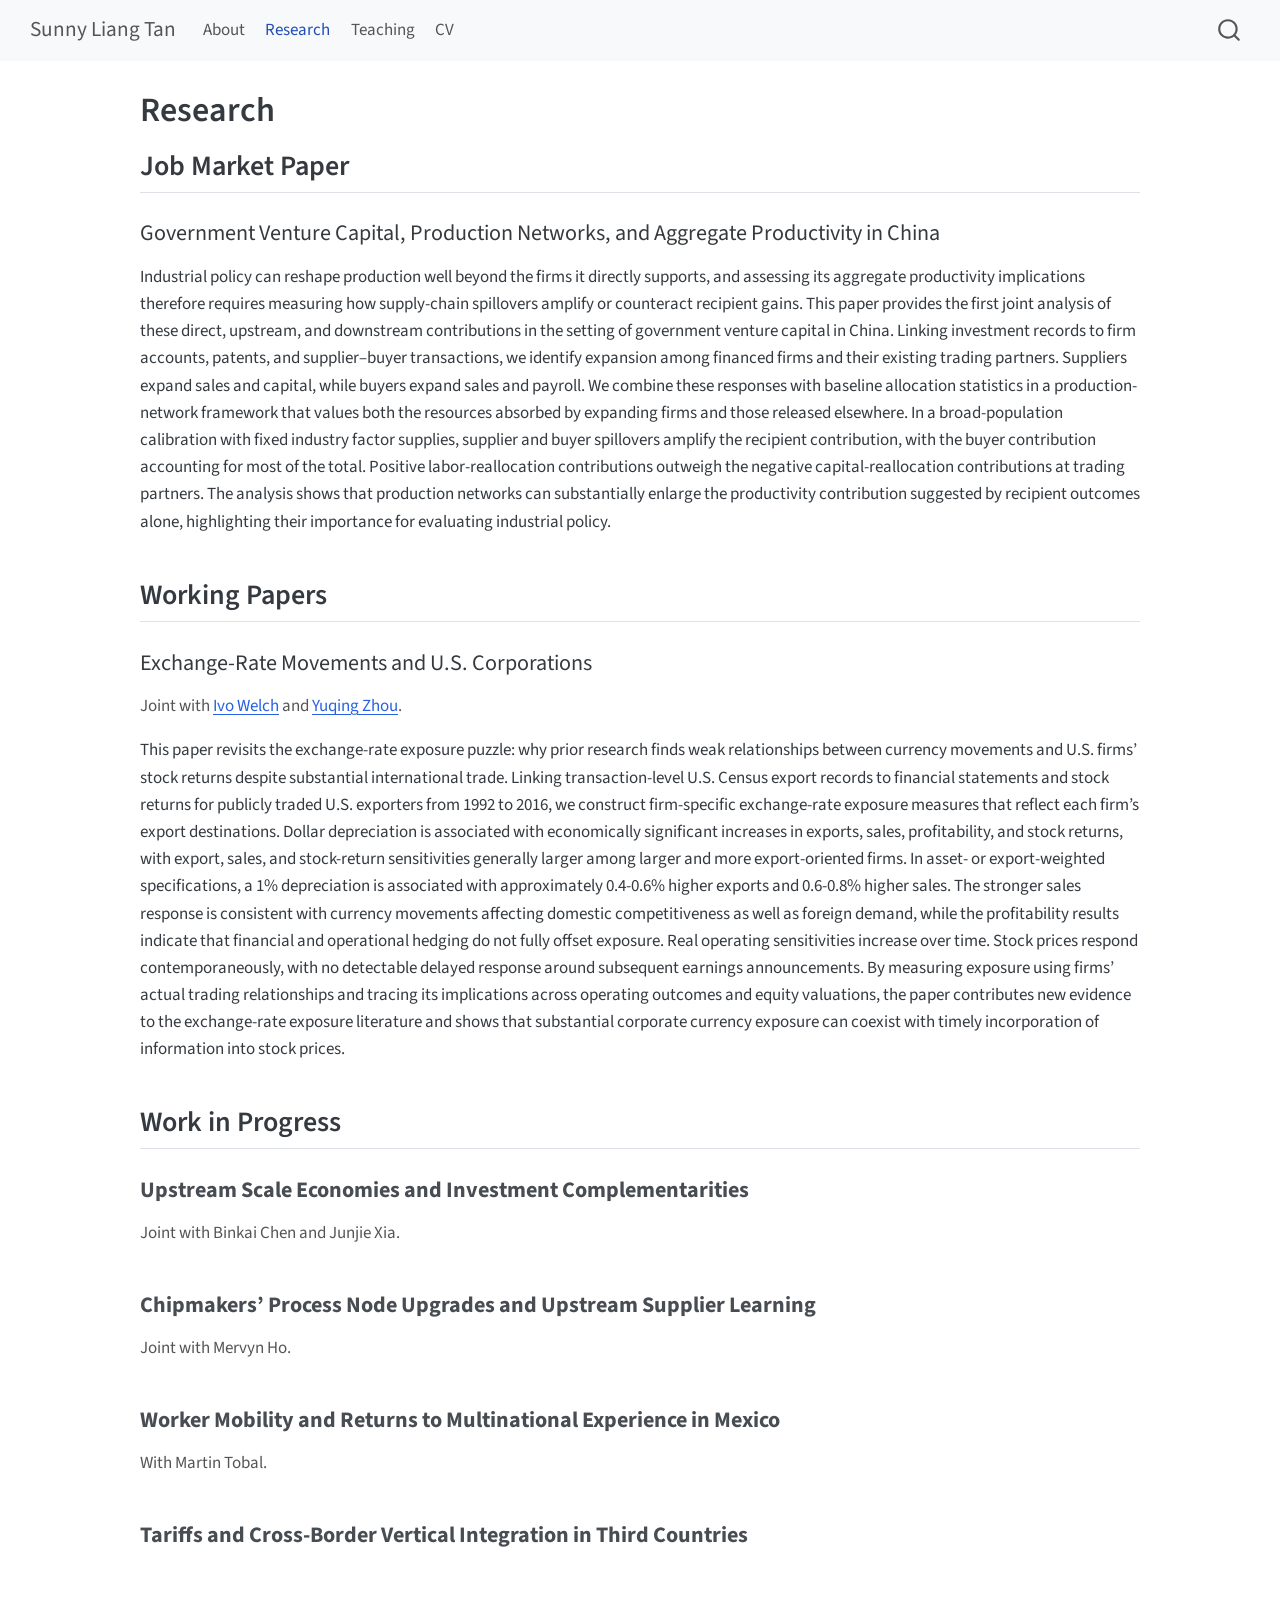
==== commit e9f51f3c: "Restore website to its layout before adding the JMP figure" ====
--- a/docs/research/index.html
+++ b/docs/research/index.html
@@ -152,18 +152,7 @@
 <div id="industrial-policy" class="research-paper">
 <section id="government-venture-capital-production-networks-and-aggregate-productivity-in-china" class="level3 paper-title unnumbered unlisted">
 <h3 class="paper-title unnumbered unlisted anchored" data-anchor-id="government-venture-capital-production-networks-and-aggregate-productivity-in-china"><a href="https://www.dropbox.com/scl/fi/r535y97sbinfpkbymdgqv/Sunny_Liang_Tan_JMP.pdf?rlkey=c87sw1oevh17pybb09yctpkxu&amp;st=mn068qw6&amp;dl=0">Government Venture Capital, Production Networks, and Aggregate Productivity in China</a></h3>
-<div class="jmp-panel">
-<figure class="jmp-takeaway figure">
-<img src="figures/section7_factor_decomposition_95ci_labeled.png" alt="Benchmark manufacturing TFP contributions in percentage points. Recipients contribute 0.058, suppliers 0.129, buyers 0.134, and the total is 0.321. Effective labor reallocation contributes 0.304 overall. Whiskers show conditional 95% confidence intervals." width="1412" height="688" class="figure-img">
-<figcaption>
-<strong>Key takeaway.</strong> In the current draft’s benchmark, suppliers and buyers account for about 82% of the manufacturing TFP gain. <a class="jmp-figure-link" href="figures/section7_factor_decomposition_95ci_labeled.pdf">Full-size figure (PDF)</a>
-</figcaption>
-</figure>
-<div class="jmp-abstract">
-<p>Industrial policy can reshape production well beyond the firms it directly supports, and assessing its aggregate productivity implications therefore requires measuring how supply-chain spillovers amplify or counteract recipient gains. This paper provides the first joint analysis of these direct, upstream, and downstream contributions in the setting of government venture capital in China.</p>
-<p>Linking investment records to firm accounts, patents, and supplier–buyer transactions, we identify expansion among financed firms and their existing trading partners. Both suppliers and buyers increase sales and payroll, and buyers also increase gross fixed assets. We combine these responses with baseline allocation statistics in a production-network framework that values both the resources absorbed by expanding firms and those released elsewhere. In a broad-population calibration with fixed industry factor supplies, suppliers and buyers make similar contributions and together account for most of the productivity gain. Reallocation of effective labor accounts for most of the gain. The analysis shows that production networks can substantially enlarge the productivity contribution suggested by recipient outcomes alone, highlighting their importance for evaluating industrial policy.</p>
-</div>
-</div>
+<p>Industrial policy can reshape production well beyond the firms it directly supports, and assessing its aggregate productivity implications therefore requires measuring how supply-chain spillovers amplify or counteract recipient gains. This paper provides the first joint analysis of these direct, upstream, and downstream contributions in the setting of government venture capital in China. Linking investment records to firm accounts, patents, and supplier–buyer transactions, we identify expansion among financed firms and their existing trading partners. Suppliers expand sales and capital, while buyers expand sales and payroll. We combine these responses with baseline allocation statistics in a production-network framework that values both the resources absorbed by expanding firms and those released elsewhere. In a broad-population calibration with fixed industry factor supplies, supplier and buyer spillovers amplify the recipient contribution, with the buyer contribution accounting for most of the total. Positive labor-reallocation contributions outweigh the negative capital-reallocation contributions at trading partners. The analysis shows that production networks can substantially enlarge the productivity contribution suggested by recipient outcomes alone, highlighting their importance for evaluating industrial policy.</p>
 </section>
 </div>
 </section>
--- a/docs/styles.css
+++ b/docs/styles.css
@@ -1,5 +1,4 @@
 /* Research: every full abstract appears on one page. */
-body.home-page #quarto-document-content,
 body.research-page #quarto-document-content {
   width: 100%;
   max-width: 1000px;
@@ -47,66 +46,3 @@
   font-size: 1.15rem;
   line-height: 1.4;
 }
-
-/* The JMP figure sits beside the abstract when both have room. */
-#job-market-paper {
-  scroll-margin-top: 4.5rem;
-}
-
-.jmp-panel {
-  display: grid;
-  gap: 1.5rem;
-  align-items: start;
-}
-
-.jmp-abstract {
-  min-width: 0;
-}
-
-.jmp-takeaway {
-  width: 100%;
-  max-width: 44rem;
-  min-width: 0;
-  margin: 0;
-  padding: 0.7rem;
-  background: #faf8f1;
-  border: 1px solid #e5ddc5;
-  border-radius: 0.35rem;
-}
-
-.jmp-figure-link {
-  display: inline-block;
-}
-
-.jmp-figure-link:focus-visible {
-  outline: 2px solid #2780e3;
-  outline-offset: 3px;
-}
-
-.jmp-takeaway img {
-  display: block;
-  width: 100%;
-  height: auto;
-}
-
-.jmp-takeaway figcaption {
-  padding: 0.65rem 0.2rem 0.1rem;
-  color: #383327;
-  font-size: 0.9rem;
-  line-height: 1.45;
-}
-
-@media (min-width: 1050px) {
-  .jmp-panel {
-    grid-template-columns: minmax(0, 0.84fr) minmax(0, 1.16fr);
-    grid-template-areas: "abstract takeaway";
-  }
-
-  .jmp-abstract {
-    grid-area: abstract;
-  }
-
-  .jmp-takeaway {
-    grid-area: takeaway;
-  }
-}
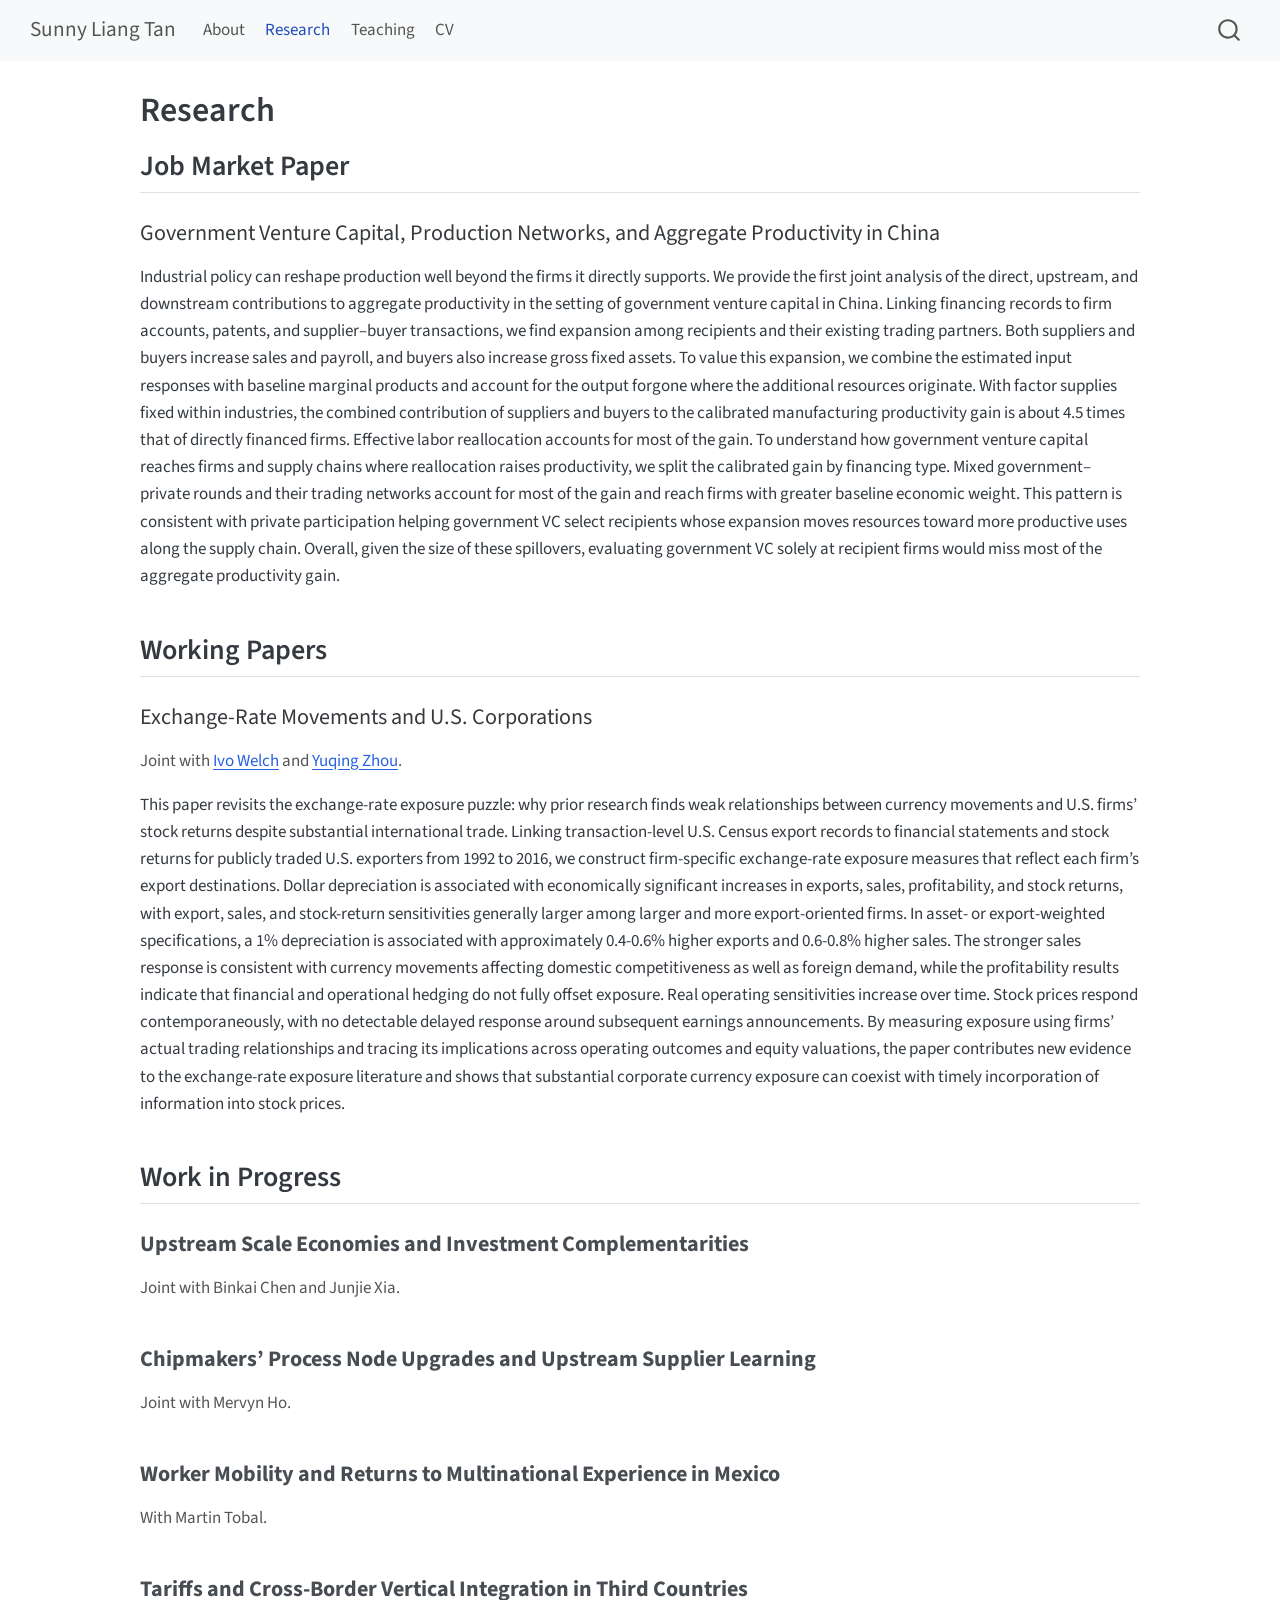
==== commit 9b481f30: "Update JMP abstract with financing-type results" ====
--- a/docs/research/index.html
+++ b/docs/research/index.html
@@ -110,7 +110,7 @@
 <span class="menu-text">Teaching</span></a>
   </li>  
   <li class="nav-item">
-    <a class="nav-link" href="../Sunny_Liang_Tan_CV.pdf?v=upstream-scale-economies-0246c45041"> 
+    <a class="nav-link" href="../Sunny_Liang_Tan_CV.pdf?v=jmp-abstract-financing-types-7485323f67"> 
 <span class="menu-text">CV</span></a>
   </li>  
 </ul>
@@ -152,7 +152,7 @@
 <div id="industrial-policy" class="research-paper">
 <section id="government-venture-capital-production-networks-and-aggregate-productivity-in-china" class="level3 paper-title unnumbered unlisted">
 <h3 class="paper-title unnumbered unlisted anchored" data-anchor-id="government-venture-capital-production-networks-and-aggregate-productivity-in-china"><a href="https://www.dropbox.com/scl/fi/r535y97sbinfpkbymdgqv/Sunny_Liang_Tan_JMP.pdf?rlkey=c87sw1oevh17pybb09yctpkxu&amp;st=mn068qw6&amp;dl=0">Government Venture Capital, Production Networks, and Aggregate Productivity in China</a></h3>
-<p>Industrial policy can reshape production well beyond the firms it directly supports, and assessing its aggregate productivity implications therefore requires measuring how supply-chain spillovers amplify or counteract recipient gains. This paper provides the first joint analysis of these direct, upstream, and downstream contributions in the setting of government venture capital in China. Linking investment records to firm accounts, patents, and supplier–buyer transactions, we identify expansion among financed firms and their existing trading partners. Suppliers expand sales and capital, while buyers expand sales and payroll. We combine these responses with baseline allocation statistics in a production-network framework that values both the resources absorbed by expanding firms and those released elsewhere. In a broad-population calibration with fixed industry factor supplies, supplier and buyer spillovers amplify the recipient contribution, with the buyer contribution accounting for most of the total. Positive labor-reallocation contributions outweigh the negative capital-reallocation contributions at trading partners. The analysis shows that production networks can substantially enlarge the productivity contribution suggested by recipient outcomes alone, highlighting their importance for evaluating industrial policy.</p>
+<p>Industrial policy can reshape production well beyond the firms it directly supports. We provide the first joint analysis of the direct, upstream, and downstream contributions to aggregate productivity in the setting of government venture capital in China. Linking financing records to firm accounts, patents, and supplier–buyer transactions, we find expansion among recipients and their existing trading partners. Both suppliers and buyers increase sales and payroll, and buyers also increase gross fixed assets. To value this expansion, we combine the estimated input responses with baseline marginal products and account for the output forgone where the additional resources originate. With factor supplies fixed within industries, the combined contribution of suppliers and buyers to the calibrated manufacturing productivity gain is about 4.5 times that of directly financed firms. Effective labor reallocation accounts for most of the gain. To understand how government venture capital reaches firms and supply chains where reallocation raises productivity, we split the calibrated gain by financing type. Mixed government–private rounds and their trading networks account for most of the gain and reach firms with greater baseline economic weight. This pattern is consistent with private participation helping government VC select recipients whose expansion moves resources toward more productive uses along the supply chain. Overall, given the size of these spillovers, evaluating government VC solely at recipient firms would miss most of the aggregate productivity gain.</p>
 </section>
 </div>
 </section>
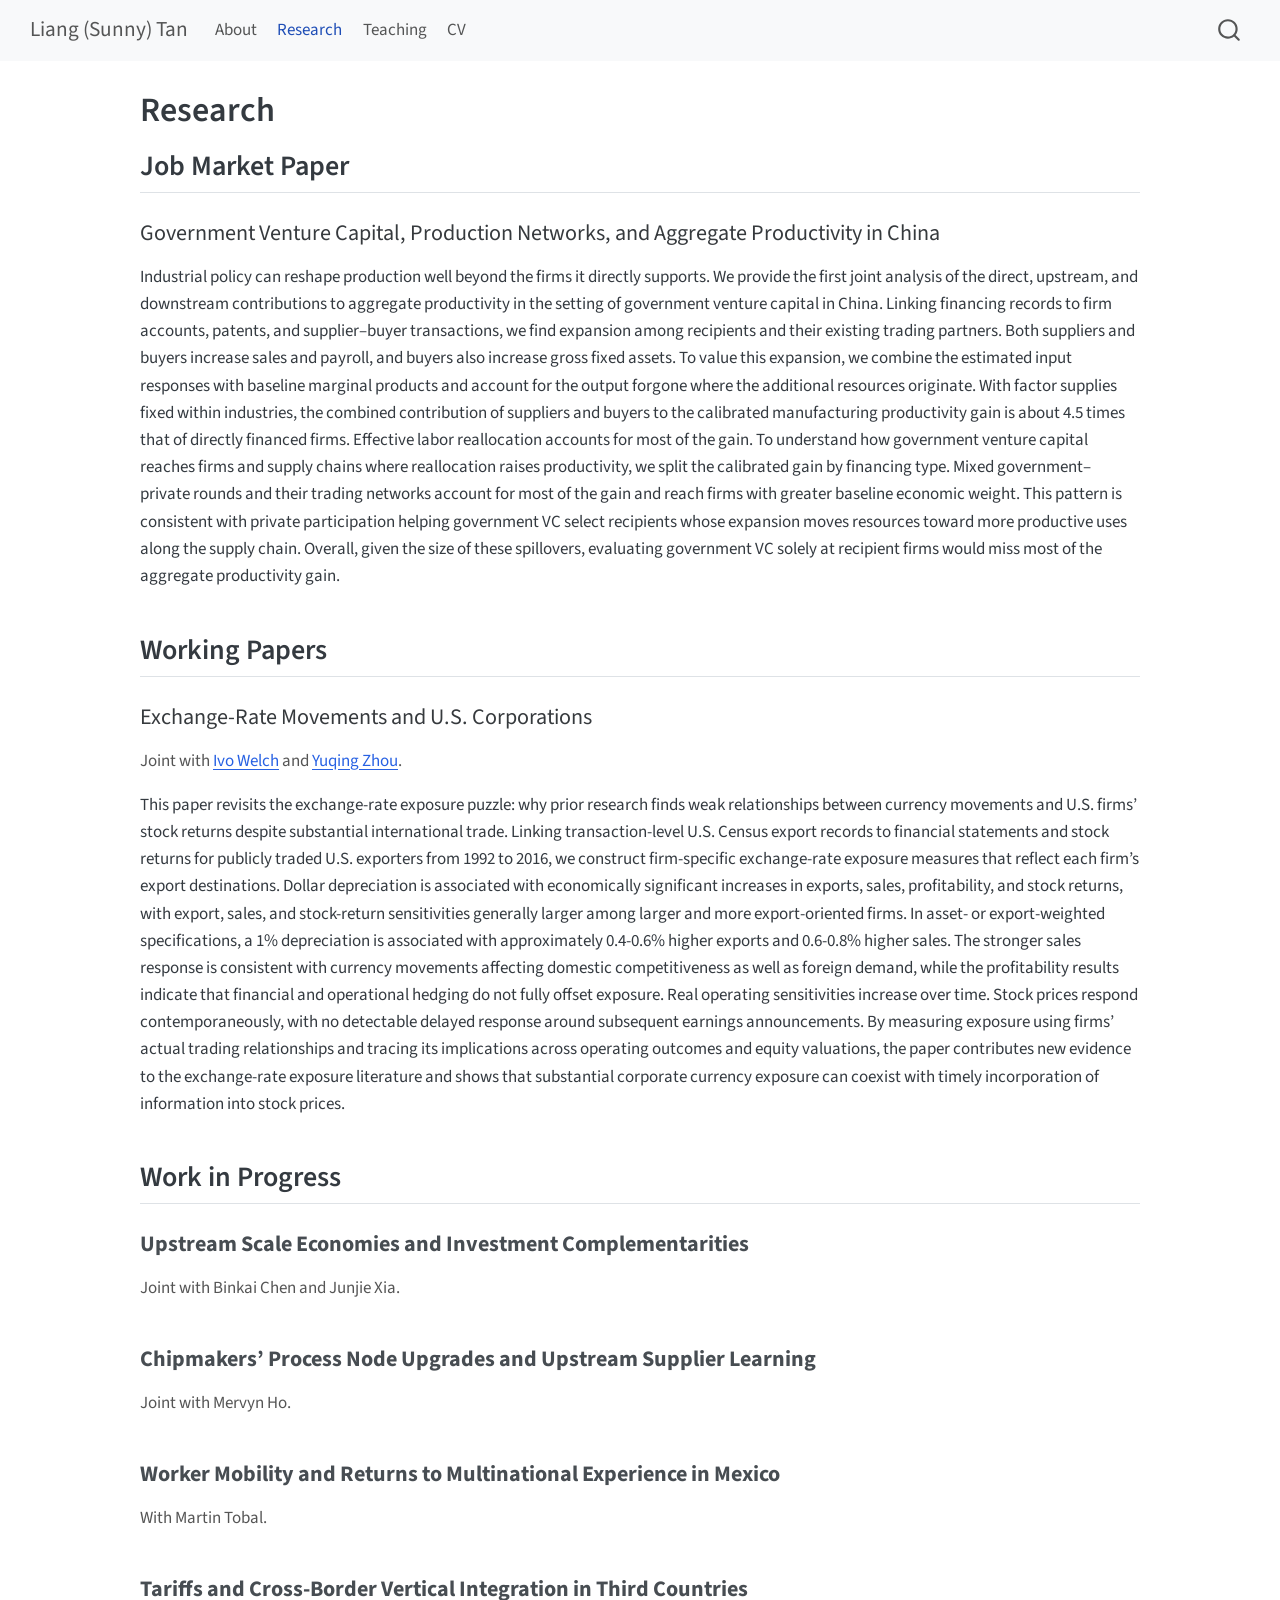
==== commit 994e8571: "Display name as Liang (Sunny) Tan" ====
--- a/docs/research/index.html
+++ b/docs/research/index.html
@@ -7,7 +7,7 @@
 <meta name="viewport" content="width=device-width, initial-scale=1.0, user-scalable=yes">
 
 
-<title>Research – Sunny Liang Tan</title>
+<title>Research – Liang (Sunny) Tan</title>
 <style>
 /* Default styles provided by pandoc.
 ** See https://pandoc.org/MANUAL.html#variables-for-html for config info.
@@ -88,7 +88,7 @@
       <div class="navbar-container container-fluid">
       <div class="navbar-brand-container mx-auto">
     <a class="navbar-brand" href="../index.html">
-    <span class="navbar-title">Sunny Liang Tan</span>
+    <span class="navbar-title">Liang (Sunny) Tan</span>
     </a>
   </div>
             <div id="quarto-search" class="" title="Search"></div>
